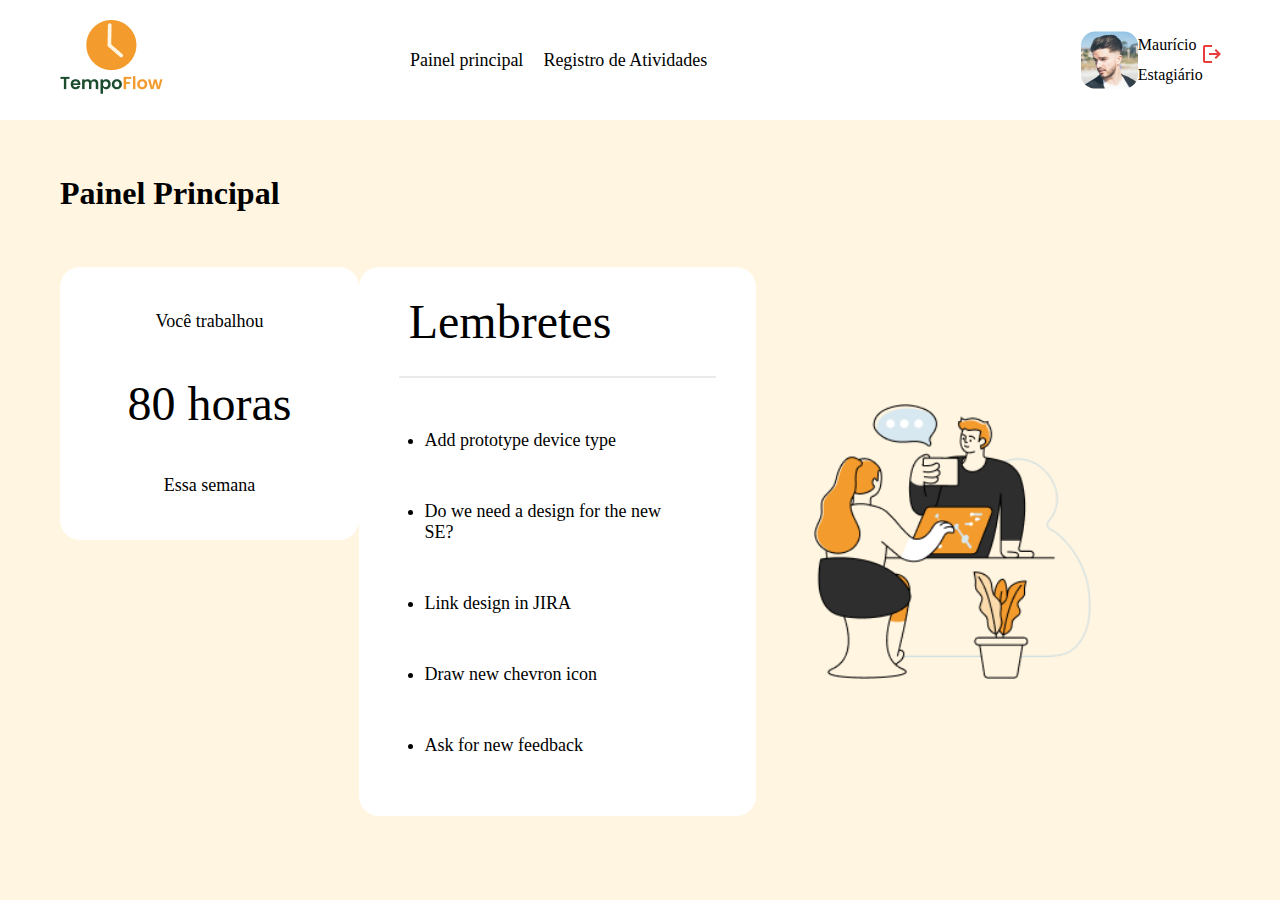
==== painelprincipal/index.html @ cba5d27f "Painel Principal" ====
<!DOCTYPE html>
<html lang="pt-br">

<head>
    <meta charset="UTF-8">
    <meta http-equiv="X-UA-Compatible" content="IE=edge">
    <meta name="viewport" content="width=device-width, initial-scale=1.0">
    <link rel="stylesheet" href="style.css">
    <title>Painel Principal</title>
</head>

<body>
    <header class="posicionamento_header">
        <div class="logo">
            <img src="./img/logo.png" alt="">
        </div>
        <div class="navegacao">
            <a href="">Painel principal</a>
            <a href="">Registro de Atividades</a>

        </div>
        <div class="perfil">
            <img src="./img/placeholder.png" alt="">
            <div class="nomeperfil">
                <p>Maurício</p>
                <p>Estagiário</p>
            </div>
            <div class="logout">
                <a href="">
                    <img src="./img/Vector.png" alt="">
                </a>
            </div>
        </div>
    </header>
    <main class="posicionamento_main">

        <div class="titulo">
            <h1>Painel Principal</h1>
        </div>

        <div class="posicionamento_pagina">
            <section class="posicionamento_blocos">
                <div class="horas_trabalhadas">
                    <div class="informacao">
                        <p>Você trabalhou</p>
                    </div>
                    <div class="horas">
                        <p>80 horas</p>
                    </div>
                    <div class="informacao">
                        <p>Essa semana</p>
                    </div>
                </div>
                <div class="lembretes">
                    <div class="lembrete">
                        <p>Lembretes</p>
                    </div>
                    <div class="linha"></div>
                    <div class="lista">
                        <ul>
                            <li>Add prototype device type</li>
                            <li>Do we need a design for the new SE?</li>
                            <li>Link design in JIRA</li>
                            <li>Draw new chevron icon</li>
                            <li>Ask for new feedback</li>
                        </ul>
                    </div>
                </div>
            </section>
            <div class="imagem">
                <img src="./img/Business, workflow, cowormeeting, conversation, discussion, team work, man, woman.png"
                    alt="">
            </div>
        </div>
    </main>
    <footer class="posicionamento_footer"></footer>
</body>

</html>
---- painelprincipal/style.css ----
* {
    margin: 0;
    padding: 0;
    box-sizing: border-box;
}

:root {
    --verdeEscuro: #143922;
    --verdeAcizentado: #497057;
    --verdeVivo: #1D723C;
    --cinzaEscuro: #807B70;
    --cinzaClaro: #BFB8A8;
    --laranjaEscuro: #B67422;
    --laranjaClaro: #F5AF57;
    --preto: #000000;
    --bege: #FFF5E1;
    --branco: #FFFFFF;

    --fonte1: 'Poppins', cursive;
    --fonte2: 'Titillium Web', sans-serif;
}

body {
    background-color: var(--bege);
    width: 100vw;
}

.posicionamento_header {
    background-color: var(--branco);
    width: 100vw;
    height: 120px;
    padding: 0px 60px;
    display: flex;
    justify-content: space-between;
    flex-direction: row;
    align-items: center;
}


.navegacao{
    width: 40%;
    display: flex;
    justify-content: flex-start;
}

.navegacao a{
    text-decoration: none;
    padding-left: 20px;
    font-family: var(--fonte1);
    font-size: large;
    color: var(--preto);
}

.perfil {
    display: flex;
    align-items: center;
    height: 50%;
    width: 12%;
    justify-content: space-between;
    flex-direction: row;
}

.nomeperfil {
    display: flex;
    flex-direction: column;
    justify-content: space-between;
    height: 80%;
}

.nomeperfil p{
    font-family: var(--fonte1);
    font-size:medium;
    color: var(--preto);
}

.logout {
    height: 50%;
}

.posicionamento_main {
    display: flex;
    flex-direction: column;
    padding: 0px 60px;
    justify-content: space-evenly;
    height: 83vh;
}

.posicionamento_blocos {
    display: flex;
    width: 60%;
    justify-content: space-between;
}

.titulo {
    display: flex;
    width: auto;
    height: 6%;
    align-items: center;
}

.titulo h1{
    font-family: var(--fonte1);
    font-size: xx-large;
    color: var(--preto);
}

.posicionamento_pagina {
    display: flex;
    justify-content: space-between;
}

.horas_trabalhadas {
    display: flex;
    width: 355px;
    height: 273px;
    background-color: var(--branco);
    border-radius: 20px;
    flex-direction: column;
    align-items: center;
    justify-content: space-evenly;
}

.informacao {
    font-family: var(--fonte1);
    font-size: large;
    color: var(--preto);
}

.horas {
    font-family: var(--fonte1);
    font-size: xxx-large;
    color: var(--preto); 
}

.lembretes {
    display: flex;
    width: 471px;
    height: 549px;
    background-color: var(--branco);
    border-radius: 20px;
    align-items: center;
    justify-content: space-evenly;
    flex-direction: column;
}

.lembrete {
    width: 75%;
    font-family: var(--fonte1);
    font-size: xxx-large;
    color: var(--preto);
}

.linha {
    border: 1px solid #EBEBEB;
    width: 80%;
}

.lista {
    display: flex;
    height: 70%;
    width: 67%;
    font-family: var(--fonte1);
    font-size: large;
    color: var(--preto);
    flex-direction: column;
    align-items: center;
}

.lista ul li {
    padding: 25px 0px;
}

.imagem {
    display: flex;
    align-items: center;
    justify-content: flex-start;
    width: 35%;
}

.imagem img{
    height: 50%;
}

.posicionamento_footer {

}
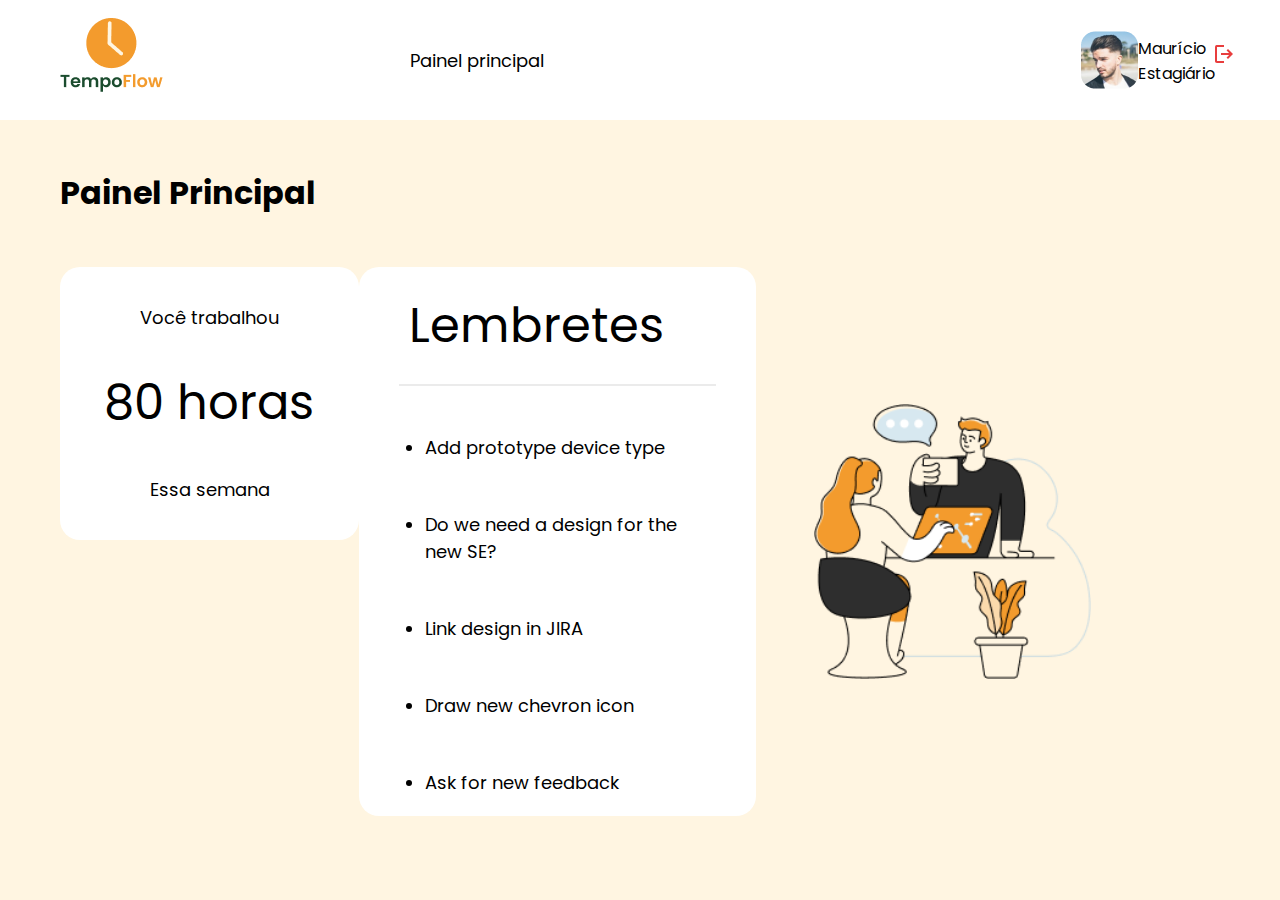
==== commit 772e690e: "Painel Principal" ====
--- a/painelprincipal/index.html
+++ b/painelprincipal/index.html
@@ -15,8 +15,8 @@
             <img src="./img/logo.png" alt="">
         </div>
         <div class="navegacao">
-            <a href="">Painel principal</a>
-            <a href="">Registro de Atividades</a>
+            <a href="../painelprincipal/index.html">Painel principal</a>
+           
 
         </div>
         <div class="perfil">
@@ -26,7 +26,7 @@
                 <p>Estagiário</p>
             </div>
             <div class="logout">
-                <a href="">
+                <a href="../login.html">
                     <img src="./img/Vector.png" alt="">
                 </a>
             </div>
--- a/painelprincipal/style.css
+++ b/painelprincipal/style.css
@@ -1,3 +1,4 @@
+@import url('https://fonts.googleapis.com/css2?family=Poppins:ital,wght@0,100;0,200;0,300;0,400;0,500;0,600;0,700;0,800;0,900;1,100;1,200;1,300;1,400;1,500;1,600;1,700;1,800;1,900&family=Righteous&family=Titillium+Web:ital,wght@0,200;0,300;0,400;0,600;0,700;0,900;1,200;1,300;1,400;1,600;1,700&display=swap');
 * {
     margin: 0;
     padding: 0;
@@ -18,6 +19,7 @@
 
     --fonte1: 'Poppins', cursive;
     --fonte2: 'Titillium Web', sans-serif;
+    font-family: 'Poppins', sans-serif;
 }
 
 body {
